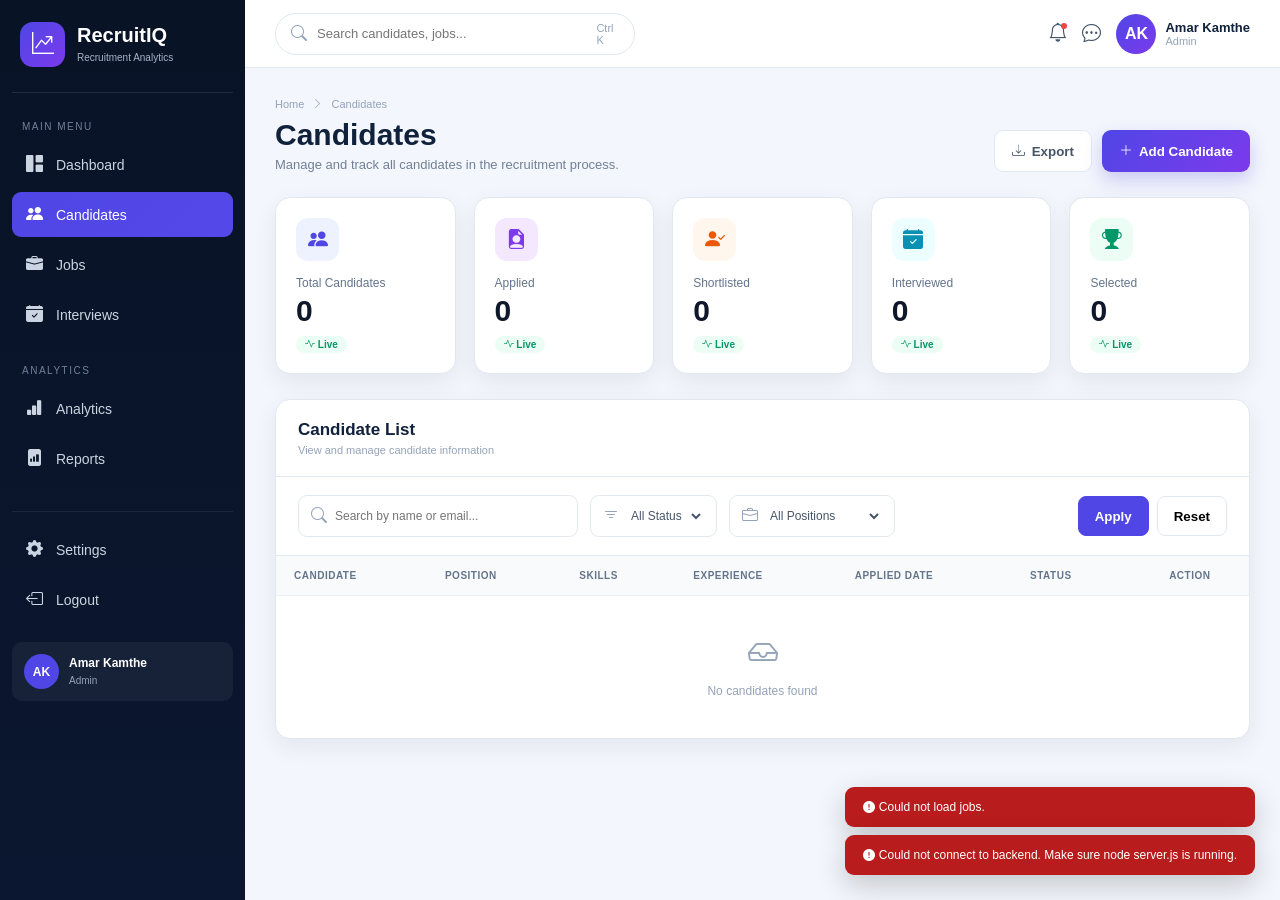
==== candidates.html @ d3099d28 "Initial RecruitIQ project" ====
<!DOCTYPE html>
<html lang="en">
<head>
<meta charset="UTF-8">
<meta name="viewport" content="width=device-width, initial-scale=1.0">

<title>RecruitIQ · Candidates</title>

<link rel="stylesheet"
href="https://cdn.jsdelivr.net/npm/bootstrap-icons@1.11.3/font/bootstrap-icons.min.css">

<style>
*{
    margin:0;
    padding:0;
    box-sizing:border-box;
}

:root{
    --primary:#4f46e5;
    --primary2:#7c3aed;
    --bg:#f3f6fc;
    --card:#ffffff;
    --text:#10213b;
    --muted:#718096;
    --border:#e2e8f0;
    --sidebar:#081326;
    --green:#10b981;
    --orange:#f97316;
    --cyan:#06b6d4;
    --red:#ef4444;
    --shadow:0 8px 25px rgba(15,23,42,.07);
}

body{
    font-family:Inter,Arial,Segoe UI,sans-serif;
    background:var(--bg);
    color:var(--text);
    min-height:100vh;
}

/* ================= SIDEBAR ================= */

.sidebar{
    position:fixed;
    left:0;
    top:0;
    bottom:0;
    width:245px;
    background:linear-gradient(180deg,#081326,#0b1730);
    color:white;
    padding:22px 12px;
    z-index:100;
    overflow-y:auto;
}

.brand{
    display:flex;
    align-items:center;
    gap:12px;
    padding:0 8px 25px;
    border-bottom:1px solid rgba(255,255,255,.1);
}

.brand-icon{
    width:45px;
    height:45px;
    border-radius:13px;
    background:linear-gradient(135deg,#4f46e5,#7c3aed);
    display:grid;
    place-items:center;
    font-size:22px;
}

.brand h2{
    font-size:20px;
}

.brand span{
    font-size:10px;
    color:#a8b3c7;
}

.menu-title{
    font-size:10px;
    text-transform:uppercase;
    letter-spacing:1.5px;
    color:#71809a;
    margin:28px 10px 10px;
}

.menu-item{
    height:45px;
    display:flex;
    align-items:center;
    gap:13px;
    padding:0 14px;
    margin:5px 0;
    border-radius:9px;
    color:#cbd5e1;
    text-decoration:none;
    font-size:14px;
    transition:.2s;
}

.menu-item:hover{
    background:rgba(99,102,241,.18);
    color:white;
}

.menu-item.active{
    background:linear-gradient(135deg,#4f46e5,#5548e8);
    color:white;
}

.menu-item i{
    font-size:17px;
}

.badge{
    margin-left:auto;
    min-width:25px;
    padding:3px 7px;
    border-radius:20px;
    background:#3730a3;
    color:white;
    text-align:center;
    font-size:10px;
}

.sidebar-bottom{
    margin-top:30px;
    padding-top:10px;
    border-top:1px solid rgba(255,255,255,.08);
}

.sidebar-footer-user{
    margin-top:20px;
    padding:12px;
    display:flex;
    align-items:center;
    gap:10px;
    border-radius:10px;
    background:rgba(255,255,255,.05);
}

.avatar-sm{
    width:35px;
    height:35px;
    border-radius:50%;
    display:grid;
    place-items:center;
    background:#4f46e5;
    font-weight:800;
    font-size:12px;
}

.sidebar-footer-user strong{
    display:block;
    font-size:12px;
}

.sidebar-footer-user span{
    font-size:10px;
    color:#94a3b8;
}

/* ================= MAIN ================= */

.main{
    margin-left:245px;
    min-height:100vh;
}

/* ================= TOPBAR ================= */

.topbar{
    height:68px;
    background:white;
    border-bottom:1px solid var(--border);
    display:flex;
    justify-content:space-between;
    align-items:center;
    padding:0 30px;
    position:sticky;
    top:0;
    z-index:50;
}

.topbar-left{
    display:flex;
    align-items:center;
    gap:20px;
}

.sidebar-toggle{
    display:none;
    border:0;
    background:none;
    font-size:24px;
    cursor:pointer;
}

.search-box{
    width:360px;
    height:42px;
    border:1px solid var(--border);
    border-radius:22px;
    display:flex;
    align-items:center;
    padding:0 15px;
    gap:10px;
}

.search-box i{
    color:#94a3b8;
}

.search-box input{
    border:0;
    outline:0;
    width:100%;
    font-size:13px;
}

.search-shortcut{
    font-size:11px;
    color:#94a3b8;
}

.top-actions{
    display:flex;
    align-items:center;
    gap:15px;
}

.icon-btn{
    border:0;
    background:white;
    font-size:19px;
    color:#475569;
    cursor:pointer;
    position:relative;
}

.notification-dot{
    width:6px;
    height:6px;
    background:#ef4444;
    border-radius:50%;
    position:absolute;
    right:0;
    top:0;
}

.profile{
    display:flex;
    align-items:center;
    gap:9px;
}

.avatar{
    width:40px;
    height:40px;
    border-radius:50%;
    background:linear-gradient(135deg,#4f46e5,#7c3aed);
    color:white;
    display:grid;
    place-items:center;
    font-weight:800;
}

.profile-info strong{
    display:block;
    font-size:13px;
}

.profile-info span{
    display:block;
    color:#94a3b8;
    font-size:11px;
}

/* ================= CONTENT ================= */

.content{
    padding:30px;
}

.page-header{
    display:flex;
    justify-content:space-between;
    align-items:flex-end;
    margin-bottom:25px;
}

.breadcrumb{
    font-size:11px;
    color:#94a3b8;
    margin-bottom:8px;
}

.breadcrumb i{
    margin:0 5px;
}

.page-header h1{
    font-size:30px;
    margin-bottom:5px;
}

.subtitle{
    color:#718096;
    font-size:13px;
}

.header-buttons{
    display:flex;
    gap:10px;
}

.primary-btn,
.secondary-btn{
    height:42px;
    padding:0 17px;
    border-radius:9px;
    border:0;
    cursor:pointer;
    font-weight:700;
    display:flex;
    align-items:center;
    gap:7px;
}

.primary-btn{
    background:linear-gradient(135deg,#4f46e5,#7c3aed);
    color:white;
    box-shadow:0 8px 18px rgba(79,70,229,.25);
}

.secondary-btn{
    background:white;
    border:1px solid var(--border);
    color:#475569;
}

/* ================= FIVE CARDS ================= */

.summary-grid{
    display:grid;
    grid-template-columns:repeat(5,minmax(0,1fr));
    gap:18px;
    margin-bottom:25px;
    width:100%;
}

.summary-card{
    background:white;
    border:1px solid var(--border);
    border-radius:15px;
    padding:20px;
    box-shadow:var(--shadow);
    min-width:0;
}

.card-icon{
    width:43px;
    height:43px;
    border-radius:12px;
    display:grid;
    place-items:center;
    font-size:20px;
    margin-bottom:15px;
}

.card-icon.blue{
    background:#eef2ff;
    color:#4f46e5;
}

.card-icon.purple{
    background:#f3e8ff;
    color:#7c3aed;
}

.card-icon.orange{
    background:#fff7ed;
    color:#ea580c;
}

.card-icon.cyan{
    background:#ecfeff;
    color:#0891b2;
}

.card-icon.green{
    background:#ecfdf5;
    color:#059669;
}

.summary-card p{
    font-size:12px;
    color:#64748b;
    margin-bottom:4px;
}

.summary-card h2{
    font-size:30px;
    color:#0f172a;
    margin-bottom:6px;
}

.trend{
    display:inline-block;
    padding:3px 9px;
    border-radius:20px;
    background:#ecfdf5;
    color:#059669;
    font-size:10px;
    font-weight:700;
}

/* ================= PANEL ================= */

.panel{
    background:white;
    border:1px solid var(--border);
    border-radius:15px;
    box-shadow:var(--shadow);
    overflow:hidden;
}

.panel-header{
    padding:20px 22px;
    display:flex;
    justify-content:space-between;
    align-items:center;
    border-bottom:1px solid var(--border);
}

.panel-header h3{
    font-size:17px;
}

.panel-header p{
    font-size:11px;
    color:#94a3b8;
    margin-top:4px;
}

/* ================= FILTERS ================= */

.filters{
    padding:18px 22px;
    display:flex;
    gap:12px;
    align-items:center;
    border-bottom:1px solid var(--border);
}

.filter-group{
    height:42px;
    border:1px solid var(--border);
    border-radius:9px;
    display:flex;
    align-items:center;
    gap:8px;
    padding:0 12px;
    background:white;
}

.filter-group i{
    color:#94a3b8;
}

.filter-input{
    border:0;
    outline:0;
    width:230px;
    font-size:12px;
}

.filter-select{
    border:0;
    outline:0;
    font-size:12px;
    color:#475569;
    background:white;
}

.filter-actions{
    display:flex;
    gap:8px;
    margin-left:auto;
}

.filter-actions button{
    height:40px;
    padding:0 16px;
    border:1px solid var(--border);
    background:white;
    border-radius:8px;
    cursor:pointer;
    font-weight:700;
}

.filter-actions .apply-btn{
    background:#4f46e5;
    color:white;
    border-color:#4f46e5;
}

.active-filters{
    padding:0 22px;
    display:flex;
    gap:7px;
    flex-wrap:wrap;
}

.filter-tag{
    background:#eef2ff;
    color:#4f46e5;
    border-radius:20px;
    padding:5px 10px;
    font-size:10px;
    margin-top:12px;
}

/* ================= TABLE ================= */

.table-wrapper{
    width:100%;
    overflow-x:auto;
}

table{
    width:100%;
    border-collapse:collapse;
    min-width:950px;
}

thead{
    background:#f8fafc;
}

th{
    padding:14px 18px;
    text-align:left;
    font-size:10px;
    text-transform:uppercase;
    letter-spacing:.5px;
    color:#64748b;
}

td{
    padding:15px 18px;
    border-top:1px solid #edf1f7;
    font-size:12px;
}

.candidate{
    display:flex;
    align-items:center;
    gap:10px;
}

.candidate-avatar{
    width:38px;
    height:38px;
    border-radius:50%;
    display:grid;
    place-items:center;
    font-size:11px;
    font-weight:800;
}

.blue-bg{
    background:#e0e7ff;
    color:#4338ca;
}

.purple-bg{
    background:#f3e8ff;
    color:#7e22ce;
}

.green-bg{
    background:#dcfce7;
    color:#15803d;
}

.orange-bg{
    background:#ffedd5;
    color:#c2410c;
}

.pink-bg{
    background:#fce7f3;
    color:#be185d;
}

.cyan-bg{
    background:#cffafe;
    color:#0e7490;
}

.candidate-info strong{
    display:block;
    color:#0f172a;
}

.candidate-info span{
    color:#94a3b8;
    font-size:10px;
}

.skills-tags{
    display:flex;
    gap:4px;
    flex-wrap:wrap;
}

.skill-tag{
    background:#f1f5f9;
    padding:4px 7px;
    border-radius:5px;
    font-size:9px;
    color:#475569;
}

.status-select{
    border:0;
    border-radius:20px;
    padding:6px 10px;
    background:#eef2ff;
    color:#4338ca;
    font-size:10px;
    font-weight:700;
    outline:none;
    cursor:pointer;
}

.action-buttons{
    display:flex;
    gap:6px;
}

.action-btn{
    width:32px;
    height:32px;
    border:0;
    border-radius:7px;
    cursor:pointer;
    background:#f1f5f9;
}

.action-btn.view{
    color:#4f46e5;
}

.action-btn.edit{
    color:#0891b2;
}

.action-btn.delete{
    color:#ef4444;
}

/* ================= MODAL ================= */

.modal-overlay{
    display:none;
    position:fixed;
    inset:0;
    background:rgba(15,23,42,.65);
    z-index:300;
    place-items:center;
    padding:20px;
}

.modal-overlay.active{
    display:grid;
}

.modal{
    width:min(760px,100%);
    max-height:90vh;
    overflow-y:auto;
    background:white;
    border-radius:18px;
}

.modal-header{
    padding:20px 24px;
    border-bottom:1px solid var(--border);
    display:flex;
    justify-content:space-between;
    align-items:center;
}

.modal-header h2{
    font-size:19px;
}

.modal-close{
    width:35px;
    height:35px;
    border:0;
    border-radius:8px;
    background:#f1f5f9;
    font-size:22px;
    cursor:pointer;
}

.modal-body{
    padding:24px;
}

.form-section-title{
    font-weight:800;
    color:#334155;
    margin:10px 0 15px;
    font-size:13px;
}

.form-section-title i{
    color:#4f46e5;
    margin-right:6px;
}

.form-row{
    display:grid;
    grid-template-columns:repeat(2,1fr);
    gap:15px;
}

.form-row.three{
    grid-template-columns:repeat(3,1fr);
}

.form-group{
    margin-bottom:15px;
}

.form-group label{
    display:block;
    font-size:11px;
    font-weight:700;
    color:#475569;
    margin-bottom:6px;
}

.required{
    color:#ef4444;
}

.form-group input,
.form-group select,
.form-group textarea{
    width:100%;
    height:42px;
    border:1px solid var(--border);
    border-radius:8px;
    outline:none;
    padding:0 11px;
    font-size:12px;
}

.form-group textarea{
    height:90px;
    padding-top:10px;
    resize:vertical;
}

.form-group input:focus,
.form-group select:focus,
.form-group textarea:focus{
    border-color:#6366f1;
    box-shadow:0 0 0 3px rgba(99,102,241,.1);
}

.field-hint{
    font-size:9px;
    color:#94a3b8;
    margin-top:4px;
    display:block;
}

.input-error{
    border-color:#ef4444 !important;
}

.modal-footer{
    padding:17px 24px;
    border-top:1px solid var(--border);
    display:flex;
    justify-content:flex-end;
    gap:10px;
}

.cancel-btn,
.save-btn{
    height:42px;
    padding:0 18px;
    border-radius:8px;
    cursor:pointer;
    font-weight:700;
}

.cancel-btn{
    background:white;
    border:1px solid var(--border);
}

.save-btn{
    background:#4f46e5;
    color:white;
    border:0;
}


/* ================= CANDIDATE VIEW MODAL ================= */
.view-modal-overlay{display:none;position:fixed;inset:0;background:rgba(15,23,42,.68);z-index:400;place-items:center;padding:20px}
.view-modal-overlay.active{display:grid}
.view-modal{width:min(820px,100%);max-height:90vh;overflow-y:auto;background:white;border-radius:18px;box-shadow:0 25px 70px rgba(15,23,42,.25)}
.view-modal-header{padding:22px 25px;border-bottom:1px solid var(--border);display:flex;justify-content:space-between;align-items:center;gap:15px}
.view-modal-title-wrap{display:flex;align-items:center;gap:13px}
.view-modal-avatar{width:48px;height:48px;border-radius:50%;display:grid;place-items:center;background:#eef2ff;color:#4338ca;font-weight:800;font-size:14px}
.view-modal-header h2{font-size:20px;margin-bottom:4px}
.view-modal-header p{color:#94a3b8;font-size:11px}
.view-close{width:36px;height:36px;border:0;border-radius:9px;background:#f1f5f9;font-size:22px;cursor:pointer;color:#475569}
.view-modal-body{padding:24px}
.view-status-row{display:flex;justify-content:space-between;align-items:center;gap:15px;padding:16px;border:1px solid var(--border);border-radius:12px;background:#f8fafc;margin-bottom:20px}
.view-status-left strong{display:block;font-size:13px;margin-bottom:4px}
.view-status-left span{color:#64748b;font-size:11px}
.view-status-badge{display:inline-flex;align-items:center;gap:6px;padding:7px 12px;border-radius:20px;font-size:10px;font-weight:800}
.view-status-badge.applied{background:#eef2ff;color:#4338ca}.view-status-badge.shortlisted{background:#fff7ed;color:#c2410c}.view-status-badge.interview{background:#ecfeff;color:#0e7490}.view-status-badge.selected{background:#ecfdf5;color:#047857}.view-status-badge.rejected{background:#fef2f2;color:#b91c1c}.view-status-badge.on-hold{background:#f8fafc;color:#475569}
.criteria-result{border-radius:14px;padding:18px;margin-bottom:22px;border:1px solid}
.criteria-result.eligible{background:#ecfdf5;border-color:#a7f3d0}.criteria-result.not-eligible{background:#fef2f2;border-color:#fecaca}
.criteria-result-head{display:flex;align-items:center;gap:12px;margin-bottom:8px}.criteria-result-head i{font-size:25px}.criteria-result.eligible .criteria-result-head{color:#047857}.criteria-result.not-eligible .criteria-result-head{color:#b91c1c}.criteria-result h3{font-size:16px}.criteria-result p{color:#475569;font-size:11px;line-height:1.6}
.view-section{margin-bottom:22px}.view-section-title{font-size:13px;font-weight:800;color:#334155;margin-bottom:12px;display:flex;align-items:center;gap:7px}.view-section-title i{color:#4f46e5}
.view-grid{display:grid;grid-template-columns:repeat(2,minmax(0,1fr));gap:10px}.view-item{border:1px solid var(--border);border-radius:10px;padding:12px;background:white}.view-item.full{grid-column:1/-1}.view-item label{display:block;color:#94a3b8;font-size:9px;text-transform:uppercase;letter-spacing:.5px;margin-bottom:5px;font-weight:700}.view-item strong,.view-item span{font-size:12px;color:#1e293b;line-height:1.5;word-break:break-word}
.criteria-list{display:grid;gap:8px}.criteria-item{display:flex;align-items:flex-start;gap:9px;padding:11px 12px;border:1px solid var(--border);border-radius:9px;background:#fff}.criteria-item i{margin-top:1px;font-size:14px}.criteria-item.pass i{color:#059669}.criteria-item.fail i{color:#dc2626}.criteria-item span{font-size:11px;color:#475569;line-height:1.45}
.ats-box{display:grid;grid-template-columns:120px 1fr;gap:18px;align-items:center;padding:16px;border:1px solid var(--border);border-radius:12px;background:#f8fafc}.ats-score{width:100px;height:100px;border-radius:50%;display:grid;place-items:center;background:#eef2ff;color:#4338ca;border:8px solid #c7d2fe;font-size:23px;font-weight:900}.ats-info strong{display:block;font-size:14px;margin-bottom:5px}.ats-info span{color:#64748b;font-size:11px}
.view-notes{padding:13px;background:#f8fafc;border:1px solid var(--border);border-radius:10px;color:#475569;font-size:11px;line-height:1.6;white-space:pre-wrap}
.view-modal-footer{padding:16px 24px;border-top:1px solid var(--border);display:flex;justify-content:flex-end;gap:10px}.view-modal-footer button{height:40px;padding:0 16px;border-radius:8px;border:1px solid var(--border);background:white;cursor:pointer;font-weight:700}
@media(max-width:600px){.view-grid{grid-template-columns:1fr}.view-item.full{grid-column:auto}.ats-box{grid-template-columns:1fr;justify-items:center;text-align:center}.view-status-row{align-items:flex-start;flex-direction:column}}

/* ================= TOAST ================= */

.toast-container{
    position:fixed;
    right:25px;
    bottom:25px;
    z-index:500;
}

.toast{
    background:#0f172a;
    color:white;
    padding:13px 18px;
    border-radius:9px;
    margin-top:8px;
    font-size:12px;
    box-shadow:0 10px 30px rgba(0,0,0,.2);
    opacity:0;
    transform:translateY(15px);
    transition:.3s;
}

.toast.show{
    opacity:1;
    transform:translateY(0);
}

.toast.success{
    background:#047857;
}

.toast.error{
    background:#b91c1c;
}

.toast.info{
    background:#1d4ed8;
}

/* ================= RESPONSIVE ================= */

@media(max-width:1200px){

    .summary-grid{
        grid-template-columns:repeat(3,1fr);
    }

    .filters{
        flex-wrap:wrap;
    }
}

@media(max-width:800px){

    .sidebar{
        transform:translateX(-100%);
        transition:.3s;
    }

    .sidebar.open{
        transform:translateX(0);
    }

    .main{
        margin-left:0;
    }

    .sidebar-toggle{
        display:block;
    }

    .search-box{
        width:250px;
    }

    .summary-grid{
        grid-template-columns:repeat(2,1fr);
    }

    .page-header{
        align-items:flex-start;
        flex-direction:column;
        gap:15px;
    }
}

@media(max-width:550px){

    .content{
        padding:18px;
    }

    .topbar{
        padding:0 15px;
    }

    .search-box{
        width:180px;
    }

    .profile-info,
    .profile > i{
        display:none;
    }

    .summary-grid{
        grid-template-columns:1fr;
    }

    .form-row,
    .form-row.three{
        grid-template-columns:1fr;
    }

    .filters{
        flex-direction:column;
        align-items:stretch;
    }

    .filter-group{
        width:100%;
    }

    .filter-input{
        width:100%;
    }

    .filter-actions{
        margin-left:0;
    }
}
</style>
</head>

<body>

<!-- ================= SIDEBAR ================= -->

<aside class="sidebar" id="sidebar">

    <div class="brand">
        <div class="brand-icon">
            <i class="bi bi-graph-up-arrow"></i>
        </div>

        <div>
            <h2>RecruitIQ</h2>
            <span>Recruitment Analytics</span>
        </div>
    </div>

    <div class="menu-title">Main Menu</div>

    <nav>

        <a href="dashboard.html" class="menu-item">
            <i class="bi bi-grid-1x2-fill"></i>
            Dashboard
        </a>

        <a href="candidates.html" class="menu-item active">
            <i class="bi bi-people-fill"></i>
            Candidates
        </a>

        <a href="jobs.html" class="menu-item">
            <i class="bi bi-briefcase-fill"></i>
            Jobs
        </a>

        <a href="interviews.html" class="menu-item">
            <i class="bi bi-calendar-check-fill"></i>
            Interviews
        </a>

    </nav>

    <div class="menu-title">Analytics</div>

    <nav>

        <a href="analytics.html" class="menu-item">
            <i class="bi bi-bar-chart-fill"></i>
            Analytics
        </a>

        <a href="reports.html" class="menu-item">
            <i class="bi bi-file-bar-graph-fill"></i>
            Reports
        </a>

    </nav>

    <div class="sidebar-bottom">

        <a href="settings.html" class="menu-item">
            <i class="bi bi-gear-fill"></i>
            Settings
        </a>

        <a href="index.html" class="menu-item">
            <i class="bi bi-box-arrow-left"></i>
            Logout
        </a>

        <div class="sidebar-footer-user">

            <div class="avatar-sm">AK</div>

            <div>
                <strong id="sideUserName">Amar Kamthe</strong>
                <span id="sideUserRole">Admin</span>
            </div>

        </div>

    </div>

</aside>


<!-- ================= MAIN ================= -->

<main class="main">

    <!-- TOPBAR -->

    <header class="topbar">

        <div class="topbar-left">

            <button class="sidebar-toggle" id="sidebarToggle">
                <i class="bi bi-list"></i>
            </button>

            <div class="search-box">

                <i class="bi bi-search"></i>

                <input
                    type="text"
                    id="topSearch"
                    placeholder="Search candidates, jobs..."
                >

                <span class="search-shortcut">
                    Ctrl K
                </span>

            </div>

        </div>

        <div class="top-actions">

            <button class="icon-btn">
                <i class="bi bi-bell"></i>
                <span class="notification-dot"></span>
            </button>

            <button class="icon-btn">
                <i class="bi bi-chat-dots"></i>
            </button>

            <div class="profile">

                <div class="avatar">AK</div>

                <div class="profile-info">
                    <strong id="topUserName">Amar Kamthe</strong>
                    <span id="topUserRole">Admin</span>
                </div>

            </div>

        </div>

    </header>


    <!-- CONTENT -->

    <section class="content">

        <div class="page-header">

            <div>

                <p class="breadcrumb">
                    Home
                    <i class="bi bi-chevron-right"></i>
                    Candidates
                </p>

                <h1>Candidates</h1>

                <p class="subtitle">
                    Manage and track all candidates in the recruitment process.
                </p>

            </div>

            <div class="header-buttons">

                <button class="secondary-btn"
                        onclick="exportCandidates()">

                    <i class="bi bi-download"></i>
                    Export

                </button>

                <button class="primary-btn"
                        onclick="openCandidateForm()">

                    <i class="bi bi-plus-lg"></i>
                    Add Candidate

                </button>

            </div>

        </div>


        <!-- ================= 5 SUMMARY CARDS ================= -->

        <div class="summary-grid">

            <div class="summary-card">

                <div class="card-icon blue">
                    <i class="bi bi-people-fill"></i>
                </div>

                <p>Total Candidates</p>

                <h2 id="totalCandidates">0</h2>

                <span class="trend">
                    <i class="bi bi-activity"></i>
                    Live
                </span>

            </div>


            <div class="summary-card">

                <div class="card-icon purple">
                    <i class="bi bi-file-earmark-person-fill"></i>
                </div>

                <p>Applied</p>

                <h2 id="appliedCount">0</h2>

                <span class="trend">
                    <i class="bi bi-activity"></i>
                    Live
                </span>

            </div>


            <div class="summary-card">

                <div class="card-icon orange">
                    <i class="bi bi-person-check-fill"></i>
                </div>

                <p>Shortlisted</p>

                <h2 id="shortlistedCount">0</h2>

                <span class="trend">
                    <i class="bi bi-activity"></i>
                    Live
                </span>

            </div>


            <div class="summary-card">

                <div class="card-icon cyan">
                    <i class="bi bi-calendar-check-fill"></i>
                </div>

                <p>Interviewed</p>

                <h2 id="interviewedCount">0</h2>

                <span class="trend">
                    <i class="bi bi-activity"></i>
                    Live
                </span>

            </div>


            <div class="summary-card">

                <div class="card-icon green">
                    <i class="bi bi-trophy-fill"></i>
                </div>

                <p>Selected</p>

                <h2 id="selectedCount">0</h2>

                <span class="trend">
                    <i class="bi bi-activity"></i>
                    Live
                </span>

            </div>

        </div>


        <!-- ================= TABLE PANEL ================= -->

        <div class="panel">

            <div class="panel-header">

                <div>
                    <h3>Candidate List</h3>

                    <p>
                        View and manage candidate information
                    </p>
                </div>

            </div>


            <!-- FILTERS -->

            <div class="filters">

                <div class="filter-group">

                    <i class="bi bi-search"></i>

                    <input
                        type="text"
                        id="candidateSearch"
                        class="filter-input"
                        placeholder="Search by name or email..."
                    >

                </div>


                <div class="filter-group">

                    <i class="bi bi-filter"></i>

                    <select id="statusFilter"
                            class="filter-select">

                        <option value="all">
                            All Status
                        </option>

                        <option value="Applied">
                            Applied
                        </option>

                        <option value="Shortlisted">
                            Shortlisted
                        </option>

                        <option value="Interview">
                            Interview
                        </option>

                        <option value="Selected">
                            Selected
                        </option>

                        <option value="Rejected">
                            Rejected
                        </option>

                        <option value="On Hold">
                            On Hold
                        </option>

                    </select>

                </div>


                <div class="filter-group">

                    <i class="bi bi-briefcase"></i>

                    <select id="positionFilter"
                            class="filter-select">

                        <option value="all">
                            All Positions
                        </option>

                        <option>
                            Data Analyst
                        </option>

                        <option>
                            Python Developer
                        </option>

                        <option>
                            Business Analyst
                        </option>

                        <option>
                            DevOps Engineer
                        </option>

                        <option>
                            Product Designer
                        </option>

                        <option>
                            Senior Frontend
                        </option>

                    </select>

                </div>


                <div class="filter-actions">

                    <button class="apply-btn"
                            onclick="applyFilters()">
                        Apply
                    </button>

                    <button onclick="resetFilters()">
                        Reset
                    </button>

                </div>

            </div>


            <div class="active-filters"
                 id="activeFilters">
            </div>


            <!-- TABLE -->

            <div class="table-wrapper">

                <table>

                    <thead>

                        <tr>

                            <th>Candidate</th>

                            <th>Position</th>

                            <th>Skills</th>

                            <th>Experience</th>

                            <th>Applied Date</th>

                            <th>Status</th>

                            <th style="text-align:center">
                                Action
                            </th>

                        </tr>

                    </thead>

                    <tbody id="candidateTableBody">

                        <tr>

                            <td colspan="7"
                                style="text-align:center;padding:40px">

                                Loading candidates...

                            </td>

                        </tr>

                    </tbody>

                </table>

            </div>

        </div>

    </section>

</main>


<!-- ================= CANDIDATE VIEW MODAL ================= -->
<div class="view-modal-overlay" id="viewCandidateModal">
    <div class="view-modal">
        <div class="view-modal-header">
            <div class="view-modal-title-wrap">
                <div class="view-modal-avatar" id="viewAvatar">--</div>
                <div>
                    <h2 id="viewCandidateName">Candidate Details</h2>
                    <p id="viewCandidatePosition">Candidate</p>
                </div>
            </div>
            <button class="view-close" onclick="closeViewCandidateModal()">&times;</button>
        </div>
        <div class="view-modal-body" id="viewCandidateContent"></div>
        <div class="view-modal-footer">
            <button onclick="closeViewCandidateModal()">Close</button>
        </div>
    </div>
</div>

<!-- ================= TOAST ================= -->

<div class="toast-container"
     id="toastContainer">
</div>


<!-- ================= MODAL ================= -->

<div class="modal-overlay"
     id="candidateModal">

    <div class="modal">

        <div class="modal-header">

            <h2 id="modalTitle">
                Add New Candidate
            </h2>

            <button class="modal-close"
                    onclick="closeCandidateForm()">

                &times;

            </button>

        </div>


        <div class="modal-body">

            <div class="form-section-title">
                <i class="bi bi-person-vcard"></i>
                Personal Information
            </div>


            <div class="form-row">

                <div class="form-group">

                    <label>
                        First Name
                        <span class="required">*</span>
                    </label>

                    <input
                        id="firstName"
                        type="text"
                        placeholder="Enter first name"
                    >

                </div>


                <div class="form-group">

                    <label>
                        Last Name
                        <span class="required">*</span>
                    </label>

                    <input
                        id="lastName"
                        type="text"
                        placeholder="Enter last name"
                    >

                </div>

            </div>


            <div class="form-row">

                <div class="form-group">

                    <label>
                        Email
                        <span class="required">*</span>
                    </label>

                    <input
                        id="email"
                        type="email"
                        placeholder="candidate@email.com"
                    >

                </div>


                <div class="form-group">

                    <label>
                        Phone
                    </label>

                    <input
                        id="phone"
                        type="tel"
                        maxlength="10"
                        placeholder="10-digit mobile number"
                    >

                </div>

            </div>


            <div class="form-section-title">
                <i class="bi bi-briefcase"></i>
                Professional Information
            </div>


            <div class="form-row three">

                <div class="form-group">

                    <label>
                        Applied Job
                        <span class="required">*</span>
                    </label>

                    <select id="job_id"
                            onchange="setJobDetails()">

                        <option value="">
                            Loading jobs...
                        </option>

                    </select>

                </div>


                <div class="form-group">

                    <label>
                        Position
                    </label>

                    <input
                        id="position"
                        readonly
                        placeholder="Auto selected"
                    >

                </div>


                <div class="form-group">

                    <label>
                        Status
                    </label>

                    <select id="status">

                        <option>Applied</option>
                        <option>Shortlisted</option>
                        <option>Interview</option>
                        <option>Selected</option>
                        <option>Rejected</option>
                        <option>On Hold</option>

                    </select>

                </div>

            </div>


            <div class="form-row">

                <div class="form-group">

                    <label>
                        Skills
                        <span class="required">*</span>
                    </label>

                    <input
                        id="skills"
                        placeholder="Python, SQL, Power BI"
                    >

                </div>


                <div class="form-group">

                    <label>
                        Experience (years)
                    </label>

                    <input
                        id="experience"
                        type="number"
                        min="0"
                        step="0.1"
                        placeholder="0"
                    >

                </div>

            </div>


            <div class="form-section-title">

                <i class="bi bi-mortarboard"></i>
                Education & Notes

            </div>


            <div class="form-group">

                <label>
                    Education
                </label>

                <input
                    id="education"
                    placeholder="BE Information Technology"
                >

            </div>


            <div class="form-group">

                <label>
                    Recruiter Notes
                </label>

                <textarea
                    id="notes"
                    placeholder="Add notes..."
                ></textarea>

            </div>

        </div>


        <div class="modal-footer">

            <button class="cancel-btn"
                    onclick="closeCandidateForm()">

                Cancel

            </button>

            <button class="save-btn"
                    id="saveButton"
                    onclick="saveCandidate()">

                Save Candidate

            </button>

        </div>

    </div>

</div>


<script>

/* ============================================================
   API
============================================================ */

const API_URL =
    "http://localhost:5000/api/candidates";

const JOBS_API_URL =
    "http://localhost:5000/api/jobs";


/* ============================================================
   DATA
============================================================ */

let candidatesData = [];
let jobsData = [];

let editingId = null;

let currentFilter = {
    search:"",
    status:"all",
    position:"all"
};


/* ============================================================
   AUTH TOKEN
============================================================ */

function getToken(){

    return (
        localStorage.getItem("recruitiq_token") ||
        sessionStorage.getItem("recruitiq_token") ||
        ""
    );

}


function authHeaders(){

    const token = getToken();

    const headers = {
        "Accept":"application/json"
    };

    if(token){
        headers["Authorization"] =
            "Bearer " + token;
    }

    return headers;
}


/* ============================================================
   USER
============================================================ */

function loadUser(){

    let raw =
        localStorage.getItem("recruitiq_user") ||
        sessionStorage.getItem("recruitiq_user");

    if(!raw) return;

    try{

        const user = JSON.parse(raw);

        const name =
            user.name || "Amar Kamthe";

        const role =
            user.role || "Admin";

        document.getElementById("topUserName")
            .textContent = name;

        document.getElementById("topUserRole")
            .textContent = role;

        document.getElementById("sideUserName")
            .textContent = name;

        document.getElementById("sideUserRole")
            .textContent = role;

        const parts =
            name.trim().split(/\s+/);

        let initials =
            parts[0]?.[0] || "A";

        if(parts.length > 1){
            initials +=
                parts[parts.length-1][0];
        }

        document.querySelector(".avatar")
            .textContent =
            initials.toUpperCase();

        document.querySelector(".avatar-sm")
            .textContent =
            initials.toUpperCase();

    }catch(error){

        console.log("User session not available");

    }

}


/* ============================================================
   TOAST
============================================================ */

function showToast(message,type="success"){

    const container =
        document.getElementById("toastContainer");

    const toast =
        document.createElement("div");

    toast.className =
        "toast " + type;

    toast.innerHTML =
        `<i class="bi ${
            type==="success"
            ? "bi-check-circle-fill"
            : type==="error"
            ? "bi-exclamation-circle-fill"
            : "bi-info-circle-fill"
        }"></i> ${escapeHTML(message)}`;

    container.appendChild(toast);

    setTimeout(()=>{
        toast.classList.add("show");
    },20);

    setTimeout(()=>{

        toast.classList.remove("show");

        setTimeout(()=>{
            toast.remove();
        },300);

    },3000);

}


/* ============================================================
   LOAD JOBS
============================================================ */

async function loadJobs(){

    const select =
        document.getElementById("job_id");

    try{

        const response =
            await fetch(JOBS_API_URL,{
                method:"GET",
                headers:authHeaders(),
                cache:"no-store"
            });

        const data =
            await response.json();

        if(!response.ok || !data.success){

            throw new Error(
                data.message ||
                "Could not load jobs"
            );

        }

        jobsData =
            Array.isArray(data.jobs)
            ? data.jobs
            : [];

        select.innerHTML =
            `<option value="">
                Select Job
            </option>`;

        jobsData.forEach(job=>{

            const option =
                document.createElement("option");

            option.value = job.id;

            option.textContent =
                `${job.title || "Untitled Job"}${
                    job.location
                    ? " - " + job.location
                    : ""
                }`;

            option.dataset.title =
                job.title || "";

            select.appendChild(option);

        });

        if(jobsData.length===0){

            select.innerHTML =
                `<option value="">
                    No jobs available
                </option>`;

        }

    }catch(error){

        console.error(error);

        select.innerHTML =
            `<option value="">
                Unable to load jobs
            </option>`;

        showToast(
            "Could not load jobs.",
            "error"
        );

    }

}


function setJobDetails(){

    const select =
        document.getElementById("job_id");

    const position =
        document.getElementById("position");

    const option =
        select.options[select.selectedIndex];

    if(!option || !option.value){

        position.value = "";

        return;
    }

    position.value =
        option.dataset.title || "";

}


/* ============================================================
   LOAD CANDIDATES
============================================================ */

async function loadCandidates(){

    const tbody =
        document.getElementById(
            "candidateTableBody"
        );

    tbody.innerHTML = `
        <tr>
            <td colspan="7"
                style="text-align:center;padding:40px">

                <i class="bi bi-hourglass-split"></i>
                Loading candidates...

            </td>
        </tr>
    `;

    try{

        const response =
            await fetch(API_URL,{
                method:"GET",
                headers:authHeaders(),
                cache:"no-store"
            });

        const data =
            await response.json();

        if(!response.ok || !data.success){

            throw new Error(
                data.message ||
                "Could not load candidates"
            );

        }

        candidatesData =
            Array.isArray(data.candidates)
            ? data.candidates
            : [];

        renderCandidates();

        updateSummaryCards();

    }catch(error){

        console.error(error);

        candidatesData = [];

        renderCandidates();

        showToast(
            "Could not connect to backend. Make sure node server.js is running.",
            "error"
        );

    }

}


/* ============================================================
   RENDER
============================================================ */

function renderCandidates(){

    const tbody =
        document.getElementById(
            "candidateTableBody"
        );

    const filtered =
        filterCandidates(candidatesData);

    if(filtered.length===0){

        tbody.innerHTML = `
            <tr>
                <td colspan="7"
                    style="text-align:center;padding:40px;color:#94a3b8">

                    <i class="bi bi-inbox"
                       style="font-size:30px"></i>

                    <br><br>
                    No candidates found

                </td>
            </tr>
        `;

        updateActiveFilters();

        return;
    }


    tbody.innerHTML =
        filtered.map((candidate,index)=>{

            const name =
                candidate.name ||
                "Unknown Candidate";

            const initials =
                getInitials(name);

            const colors = [
                "blue-bg",
                "purple-bg",
                "green-bg",
                "orange-bg",
                "pink-bg",
                "cyan-bg"
            ];

            const color =
                colors[index % colors.length];

            const skills =
                String(candidate.skills || "")
                .split(",")
                .map(s=>s.trim())
                .filter(Boolean);


            return `

                <tr>

                    <td>

                        <div class="candidate">

                            <div class="candidate-avatar ${color}">
                                ${escapeHTML(initials)}
                            </div>

                            <div class="candidate-info">

                                <strong>
                                    ${escapeHTML(name)}
                                </strong>

                                <span>
                                    ${escapeHTML(
                                        candidate.email || ""
                                    )}
                                </span>

                            </div>

                        </div>

                    </td>


                    <td>
                        ${escapeHTML(
                            candidate.position ||
                            candidate.job_title ||
                            "Not specified"
                        )}
                    </td>


                    <td>

                        <div class="skills-tags">

                            ${
                                skills.length

                                ? skills.map(skill=>
                                    `<span class="skill-tag">
                                        ${escapeHTML(skill)}
                                    </span>`
                                ).join("")

                                : `<span class="skill-tag">
                                    Not specified
                                  </span>`
                            }

                        </div>

                    </td>


                    <td>
                        ${escapeHTML(
                            candidate.experience ||
                            "Fresher"
                        )}
                    </td>


                    <td>
                        ${formatDate(
                            candidate.applied_date
                        )}
                    </td>


                    <td>

                        <select
                            class="status-select"
                            onchange="
                                updateCandidateStatus(
                                    ${Number(candidate.id)},
                                    this.value,
                                    this
                                )
                            "
                        >

                            ${[
                                "Applied",
                                "Shortlisted",
                                "Interview",
                                "Selected",
                                "Rejected",
                                "On Hold"
                            ].map(status=>`

                                <option
                                    value="${status}"
                                    ${
                                        String(
                                            candidate.status ||
                                            "Applied"
                                        ).toLowerCase()
                                        ===
                                        status.toLowerCase()
                                        ? "selected"
                                        : ""
                                    }
                                >
                                    ${status}
                                </option>

                            `).join("")}

                        </select>

                    </td>


                    <td>

                        <div class="action-buttons">

                            <button
                                class="action-btn view"
                                title="View"
                                onclick="
                                    viewCandidate(
                                        ${Number(candidate.id)}
                                    )
                                "
                            >
                                <i class="bi bi-eye"></i>
                            </button>


                            <button
                                class="action-btn edit"
                                title="Edit"
                                onclick="
                                    editCandidate(
                                        ${Number(candidate.id)}
                                    )
                                "
                            >
                                <i class="bi bi-pencil"></i>
                            </button>


                            <button
                                class="action-btn delete"
                                title="Delete"
                                onclick="
                                    deleteCandidate(
                                        ${Number(candidate.id)}
                                    )
                                "
                            >
                                <i class="bi bi-trash"></i>
                            </button>

                        </div>

                    </td>

                </tr>

            `;

        }).join("");


    updateActiveFilters();

}


/* ============================================================
   FILTER
============================================================ */

function filterCandidates(data){

    const search =
        currentFilter.search
        .toLowerCase()
        .trim();

    const status =
        currentFilter.status.toLowerCase();

    const position =
        currentFilter.position.toLowerCase();


    return data.filter(candidate=>{

        const name =
            String(candidate.name || "")
            .toLowerCase();

        const email =
            String(candidate.email || "")
            .toLowerCase();

        const candidatePosition =
            String(
                candidate.position ||
                candidate.job_title ||
                ""
            ).toLowerCase();

        const candidateStatus =
            String(candidate.status || "")
            .toLowerCase();


        const searchMatch =
            !search ||
            name.includes(search) ||
            email.includes(search) ||
            candidatePosition.includes(search);


        const statusMatch =
            status === "all" ||
            candidateStatus === status;


        const positionMatch =
            position === "all" ||
            candidatePosition === position;


        return (
            searchMatch &&
            statusMatch &&
            positionMatch
        );

    });

}


function applyFilters(){

    currentFilter.search =
        document.getElementById(
            "candidateSearch"
        ).value;

    currentFilter.status =
        document.getElementById(
            "statusFilter"
        ).value;

    currentFilter.position =
        document.getElementById(
            "positionFilter"
        ).value;

    renderCandidates();

}


function resetFilters(){

    document.getElementById(
        "candidateSearch"
    ).value = "";

    document.getElementById(
        "topSearch"
    ).value = "";

    document.getElementById(
        "statusFilter"
    ).value = "all";

    document.getElementById(
        "positionFilter"
    ).value = "all";


    currentFilter = {
        search:"",
        status:"all",
        position:"all"
    };


    renderCandidates();

}


function updateActiveFilters(){

    const container =
        document.getElementById(
            "activeFilters"
        );

    const filters = [];

    if(currentFilter.search){

        filters.push(
            `Search: "${currentFilter.search}"`
        );

    }

    if(currentFilter.status !== "all"){

        filters.push(
            `Status: ${currentFilter.status}`
        );

    }

    if(currentFilter.position !== "all"){

        filters.push(
            `Position: ${currentFilter.position}`
        );

    }


    container.innerHTML =
        filters.map(filter=>
            `<span class="filter-tag">
                ${escapeHTML(filter)}
            </span>`
        ).join("");

}


/* ============================================================
   ADD CANDIDATE
============================================================ */

function openCandidateForm(){

    editingId = null;

    document.getElementById(
        "modalTitle"
    ).textContent =
        "Add New Candidate";


    document.getElementById("firstName").value="";
    document.getElementById("lastName").value="";
    document.getElementById("email").value="";
    document.getElementById("phone").value="";
    document.getElementById("job_id").value="";
    document.getElementById("position").value="";
    document.getElementById("status").value="Applied";
    document.getElementById("skills").value="";
    document.getElementById("experience").value="";
    document.getElementById("education").value="";
    document.getElementById("notes").value="";


    document.getElementById(
        "candidateModal"
    ).classList.add("active");

}


function closeCandidateForm(){

    document.getElementById(
        "candidateModal"
    ).classList.remove("active");

    editingId = null;

}


/* ============================================================
   EDIT
============================================================ */

function editCandidate(id){

    const candidate =
        candidatesData.find(
            c => Number(c.id) === Number(id)
        );

    if(!candidate) return;

    editingId = Number(candidate.id);

    const parts =
        String(candidate.name || "")
        .trim()
        .split(/\s+/)
        .filter(Boolean);

    const firstName = parts.shift() || "";
    const lastName = parts.join(" ");

    document.getElementById("modalTitle").textContent =
        "Edit Candidate";

    document.getElementById("firstName").value = firstName;
    document.getElementById("lastName").value = lastName;
    document.getElementById("email").value = candidate.email || "";
    document.getElementById("phone").value = candidate.phone || "";

    const jobSelect = document.getElementById("job_id");
    const jobId = candidate.job_id ?? candidate.jobId ?? "";

    jobSelect.value = jobId !== null ? String(jobId) : "";

    if(jobSelect.value && jobSelect.options[jobSelect.selectedIndex]){
        setJobDetails();
    }else{
        document.getElementById("position").value =
            candidate.position || candidate.job_title || "";
    }

    document.getElementById("status").value =
        candidate.status || "Applied";

    document.getElementById("skills").value =
        candidate.skills || "";

    document.getElementById("experience").value =
        extractExperience(candidate.experience);

    document.getElementById("education").value =
        candidate.education || "";

    document.getElementById("notes").value =
        candidate.notes || "";

    document.getElementById("candidateModal")
        .classList.add("active");
}


/* ============================================================
   SAVE
============================================================ */

async function saveCandidate(){

    const firstName = document.getElementById("firstName").value.trim();
    const lastName = document.getElementById("lastName").value.trim();
    const email = document.getElementById("email").value.trim();
    const phone = document.getElementById("phone").value.trim();
    const jobId = document.getElementById("job_id").value;
    const position = document.getElementById("position").value.trim();
    const status = document.getElementById("status").value;
    const skills = document.getElementById("skills").value.trim();
    const experience = document.getElementById("experience").value.trim();
    const education = document.getElementById("education").value.trim();
    const notes = document.getElementById("notes").value.trim();

    if(!firstName || !lastName || !email || !skills || !jobId){
        showToast("Please fill all required fields.", "error");
        return;
    }

    if(!/^[^\s@]+@[^\s@]+\.[^\s@]+$/.test(email)){
        showToast("Please enter a valid email.", "error");
        return;
    }

    if(phone && !/^\d{10}$/.test(phone)){
        showToast("Phone number must contain 10 digits.", "error");
        return;
    }

    const oldCandidate = editingId !== null
        ? candidatesData.find(c => Number(c.id) === Number(editingId))
        : null;

    const numericJobId = Number(jobId);

    if(!Number.isInteger(numericJobId) || numericJobId <= 0){
        showToast("Please select a valid job.", "error");
        return;
    }

    const appliedDate = oldCandidate?.applied_date
        ? String(oldCandidate.applied_date).substring(0,10)
        : new Date().toISOString().split("T")[0];

    const candidate = {
        name: `${firstName} ${lastName}`.trim(),
        email,
        phone,
        job_id: numericJobId,
        position: position || oldCandidate?.position || "",
        experience: experience ? `${experience} Years` : "Fresher",
        education,
        skills,
        status: status || "Applied",
        applied_date: appliedDate,
        notes,
        resume_text: oldCandidate?.resume_text || "",
        gender: oldCandidate?.gender || "",
        department: oldCandidate?.department || "",
        qualification: oldCandidate?.qualification || "",
        aptitude_score: Number(oldCandidate?.aptitude_score || 0),
        interview_score: Number(oldCandidate?.interview_score || 0)
    };

    const saveButton = document.getElementById("saveButton");
    const originalText = saveButton.innerHTML;
    const isEdit = editingId !== null;
    const requestUrl = isEdit
        ? `${API_URL}/${Number(editingId)}`
        : API_URL;

    try{
        saveButton.disabled = true;
        saveButton.innerHTML = `<i class="bi bi-hourglass-split"></i> Saving...`;

        const headers = authHeaders();
        headers["Content-Type"] = "application/json";

        const response = await fetch(requestUrl, {
            method: isEdit ? "PUT" : "POST",
            headers,
            body: JSON.stringify(candidate)
        });

        const responseText = await response.text();
        let data = {};

        try{
            data = responseText ? JSON.parse(responseText) : {};
        }catch(jsonError){
            throw new Error(`Server returned an invalid response (${response.status}).`);
        }

        if(!response.ok || !data.success){
            throw new Error(
                data.message ||
                data.error ||
                `Candidate could not be ${isEdit ? "updated" : "saved"} (${response.status})`
            );
        }

        closeCandidateForm();

        showToast(
            isEdit
                ? "Candidate updated successfully!"
                : "Candidate added successfully!",
            "success"
        );

        await loadCandidates();

    }catch(error){
        console.error("Candidate save error:", error);
        showToast(
            error.message || "Candidate could not be saved",
            "error"
        );
    }finally{
        saveButton.disabled = false;
        saveButton.innerHTML = originalText;
    }
}


/* ============================================================
   UPDATE STATUS
============================================================ */

async function updateCandidateStatus(id, newStatus, selectElement) {
    const candidate = candidatesData.find(c => Number(c.id) === Number(id));
    if (!candidate) {
        showToast("Candidate not found.", "error");
        return;
    }

    const oldStatus = candidate.status || "Applied";
    if (String(oldStatus).toLowerCase() === String(newStatus).toLowerCase()) return;

    selectElement.disabled = true;

    try {
        const payload = {
            name: candidate.name || "",
            email: candidate.email || "",
            phone: candidate.phone || "",
            position: candidate.position || "",
            experience: candidate.experience || "Fresher",
            education: candidate.education || "",
            skills: candidate.skills || "",
            status: newStatus,
            applied_date: candidate.applied_date ? String(candidate.applied_date).substring(0,10) : null,
            notes: candidate.notes || "",
            resume_text: candidate.resume_text || "",
            gender: candidate.gender || "",
            department: candidate.department || "",
            qualification: candidate.qualification || "",
            aptitude_score: Number(candidate.aptitude_score || 0),
            interview_score: Number(candidate.interview_score || 0),
            job_id: candidate.job_id !== null && candidate.job_id !== undefined && candidate.job_id !== ""
                ? Number(candidate.job_id) : null
        };

        const headers = authHeaders();
        headers["Content-Type"] = "application/json";

        const response = await fetch(`${API_URL}/${Number(id)}`, {
            method: "PUT",
            headers,
            body: JSON.stringify(payload)
        });

        const responseText = await response.text();
        let data = {};
        try {
            data = responseText ? JSON.parse(responseText) : {};
        } catch (e) {
            throw new Error(`Server returned an invalid response (${response.status}).`);
        }

        if (!response.ok || !data.success) {
            throw new Error(data.message || data.error || `Status update failed (${response.status})`);
        }

        candidate.status = newStatus;
        updateSummaryCards();
        renderCandidates();
        showToast(`${candidate.name} → ${newStatus}`, "success");

        await loadCandidates();

    } catch (error) {
        console.error("Status update error:", error);
        selectElement.value = oldStatus;
        showToast(error.message || "Status could not be updated", "error");
    } finally {
        selectElement.disabled = false;
    }
}

/* ============================================================
   DELETE
============================================================ */

async function deleteCandidate(id){

    const candidate =
        candidatesData.find(
            c=>Number(c.id)===Number(id)
        );

    if(!candidate) return;


    if(
        !confirm(
            `Are you sure you want to delete ${candidate.name}?`
        )
    ){

        return;

    }


    try{

        const response =
            await fetch(
                `${API_URL}/${id}`,
                {
                    method:"DELETE",
                    headers:authHeaders()
                }
            );


        const data =
            await response.json();


        if(
            !response.ok ||
            !data.success
        ){

            throw new Error(
                data.message ||
                "Candidate could not be deleted"
            );

        }


        showToast(
            "Candidate deleted successfully!",
            "success"
        );


        await loadCandidates();


    }catch(error){

        console.error(error);

        showToast(
            error.message ||
            "Delete failed",
            "error"
        );

    }

}


/* ============================================================
   VIEW
============================================================ */

function viewCandidate(id){

    const candidate = candidatesData.find(c => Number(c.id) === Number(id));

    if(!candidate){
        showToast("Candidate not found.", "error");
        return;
    }

    const position = candidate.position || candidate.job_title || candidate.applied_job || "Not specified";
    const job = jobsData.find(j => Number(j.id) === Number(candidate.job_id)) || {};
    const requiredSkills = getRequiredSkills(position, job);
    const candidateSkills = getCandidateSkills(candidate.skills);

    const matchedSkills = requiredSkills.filter(required =>
        candidateSkills.some(skill => skill === required || skill.includes(required) || required.includes(skill))
    );

    const missingSkills = requiredSkills.filter(required =>
        !candidateSkills.some(skill => skill === required || skill.includes(required) || required.includes(skill))
    );

    const candidateExperience = parseExperience(candidate.experience);
    const minimumExperience = getMinimumExperience(job.experience);
    const experiencePass = candidateExperience >= minimumExperience;
    const educationValue = String(candidate.education || candidate.qualification || "").trim();
    const educationPass = educationValue.length > 0;
    const skillPass = requiredSkills.length === 0 || (matchedSkills.length / requiredSkills.length) >= 0.5;
    const overallEligible = skillPass && experiencePass && educationPass;
    const status = candidate.status || "Applied";
    const statusClass = String(status).toLowerCase().replace(/\s+/g,"-");
    const initials = getInitials(candidate.name || "NA");
    const atsScore = Number.isFinite(Number(candidate.ats_score)) ? Number(candidate.ats_score) : 0;

    document.getElementById("viewAvatar").textContent = initials;
    document.getElementById("viewCandidateName").textContent = candidate.name || "Unknown Candidate";
    document.getElementById("viewCandidatePosition").textContent = `${position} • Applied ${formatDate(candidate.applied_date)}`;

    const matchedText = requiredSkills.length ? `${matchedSkills.length}/${requiredSkills.length} required skills matched` : "No job skill criteria available";
    const skillCriteriaText = requiredSkills.length ? `At least 50% of required skills must match. ${matchedText}.` : "No explicit skill list was returned for this job.";

    const skillList = requiredSkills.length ? requiredSkills.map(skill => {
        const matched = matchedSkills.includes(skill);
        return `<div class="criteria-item ${matched ? "pass" : "fail"}">
            <i class="bi ${matched ? "bi-check-circle-fill" : "bi-x-circle-fill"}"></i>
            <span><strong>${escapeHTML(skill)}</strong> — ${matched ? "Matched" : "Missing"}</span>
        </div>`;
    }).join("") : `<div class="criteria-item pass"><i class="bi bi-info-circle-fill"></i><span>No explicit required skills were returned by the jobs API.</span></div>`;

    document.getElementById("viewCandidateContent").innerHTML = `
        <div class="view-status-row">
            <div class="view-status-left">
                <strong>Application Status</strong>
                <span>Candidate ID #${escapeHTML(candidate.id)} • ${escapeHTML(candidate.email || "No email")}</span>
            </div>
            <span class="view-status-badge ${escapeHTML(statusClass)}"><i class="bi bi-circle-fill"></i>${escapeHTML(status)}</span>
        </div>

        <div class="criteria-result ${overallEligible ? "eligible" : "not-eligible"}">
            <div class="criteria-result-head">
                <i class="bi ${overallEligible ? "bi-check-circle-fill" : "bi-x-circle-fill"}"></i>
                <div><h3>${overallEligible ? "ELIGIBLE" : "NOT ELIGIBLE"}</h3></div>
            </div>
            <p>${overallEligible ? "This candidate currently satisfies the criteria configured for the selected job." : "This candidate currently does not satisfy all configured criteria. Review the failed checks below."}</p>
        </div>

        <div class="view-section">
            <div class="view-section-title"><i class="bi bi-person-vcard-fill"></i>Candidate Information</div>
            <div class="view-grid">
                <div class="view-item"><label>Full Name</label><strong>${escapeHTML(candidate.name || "N/A")}</strong></div>
                <div class="view-item"><label>Email</label><span>${escapeHTML(candidate.email || "N/A")}</span></div>
                <div class="view-item"><label>Phone</label><span>${escapeHTML(candidate.phone || "N/A")}</span></div>
                <div class="view-item"><label>Applied Date</label><span>${formatDate(candidate.applied_date)}</span></div>
            </div>
        </div>

        <div class="view-section">
            <div class="view-section-title"><i class="bi bi-briefcase-fill"></i>Job & Professional Information</div>
            <div class="view-grid">
                <div class="view-item"><label>Applied Job</label><strong>${escapeHTML(position)}</strong></div>
                <div class="view-item"><label>Department</label><span>${escapeHTML(candidate.job_department || candidate.department || job.department || "N/A")}</span></div>
                <div class="view-item"><label>Experience</label><span>${escapeHTML(candidate.experience || "Fresher")}</span></div>
                <div class="view-item"><label>Education</label><span>${escapeHTML(educationValue || "Not provided")}</span></div>
                <div class="view-item full"><label>Candidate Skills</label><span>${escapeHTML(candidate.skills || "Not provided")}</span></div>
            </div>
        </div>

        <div class="view-section">
            <div class="view-section-title"><i class="bi bi-shield-check"></i>Recruitment Criteria Check</div>
            <div class="criteria-list">
                <div class="criteria-item ${skillPass ? "pass" : "fail"}"><i class="bi ${skillPass ? "bi-check-circle-fill" : "bi-x-circle-fill"}"></i><span><strong>Skills:</strong> ${escapeHTML(skillCriteriaText)}</span></div>
                <div class="criteria-item ${experiencePass ? "pass" : "fail"}"><i class="bi ${experiencePass ? "bi-check-circle-fill" : "bi-x-circle-fill"}"></i><span><strong>Experience:</strong> Candidate has ${escapeHTML(candidateExperience)} year(s); minimum required is ${escapeHTML(minimumExperience)} year(s).</span></div>
                <div class="criteria-item ${educationPass ? "pass" : "fail"}"><i class="bi ${educationPass ? "bi-check-circle-fill" : "bi-x-circle-fill"}"></i><span><strong>Education:</strong> ${educationPass ? "Education / qualification is available." : "Education / qualification is missing."}</span></div>
            </div>
        </div>

        <div class="view-section">
            <div class="view-section-title"><i class="bi bi-list-check"></i>Required Skills Match</div>
            <div class="criteria-list">${skillList}</div>
        </div>

        <div class="view-section">
            <div class="view-section-title"><i class="bi bi-graph-up-arrow"></i>ATS Score</div>
            <div class="ats-box">
                <div class="ats-score">${escapeHTML(atsScore)}</div>
                <div class="ats-info">
                    <strong>${escapeHTML(candidate.ats_label || getATSLabel(atsScore))}</strong>
                    <span>ATS score is the value calculated by the recruitment backend. Higher scores indicate a stronger profile match.</span>
                </div>
            </div>
        </div>

        ${missingSkills.length ? `<div class="view-section"><div class="view-section-title"><i class="bi bi-exclamation-triangle"></i>Missing Skills</div><div class="view-notes">${escapeHTML(missingSkills.join(", "))}</div></div>` : ""}

        <div class="view-section">
            <div class="view-section-title"><i class="bi bi-sticky-fill"></i>Recruiter Notes</div>
            <div class="view-notes">${escapeHTML(candidate.notes || "No recruiter notes added.")}</div>
        </div>
    `;

    document.getElementById("viewCandidateModal").classList.add("active");
}

function closeViewCandidateModal(){
    document.getElementById("viewCandidateModal").classList.remove("active");
}

function getCandidateSkills(value){
    return String(value || "").split(",").map(skill => normalizeCriteriaText(skill)).filter(Boolean);
}

function getRequiredSkills(position, job){
    let skills = [];
    if(Array.isArray(job.skills)) skills = job.skills;
    else if(typeof job.skills === "string") skills = job.skills.split(",");

    if(!skills.length){
        const defaults = {
            "Data Analyst":["sql","python","power bi","excel"],
            "Python Developer":["python","django","postgresql","aws"],
            "Business Analyst":["excel","tableau","sql","communication"],
            "DevOps Engineer":["aws","docker","kubernetes","linux","git"],
            "Product Designer":["figma","ui","ux","prototyping"],
            "Senior Frontend":["javascript","react","html","css","typescript"]
        };
        skills = defaults[position] || [];
    }
    return skills.map(skill => normalizeCriteriaText(skill)).filter(Boolean);
}

function normalizeCriteriaText(value){
    return String(value || "").toLowerCase().replace(/[^a-z0-9+#./ -]/g," ").replace(/\s+/g," ").trim();
}

function parseExperience(value){
    const text = String(value || "").toLowerCase();
    if(text.includes("fresher")) return 0;
    const match = text.match(/\d+(?:\.\d+)?/);
    return match ? parseFloat(match[0]) : 0;
}

function getMinimumExperience(value){
    const match = String(value || "").match(/\d+(?:\.\d+)?/);
    return match ? parseFloat(match[0]) : 1;
}

function getATSLabel(score){
    if(score >= 80) return "Strong Match";
    if(score >= 60) return "Good Match";
    if(score >= 40) return "Moderate Match";
    return "Low Match";
}


/* ============================================================
   SUMMARY CARDS
============================================================ */

function updateSummaryCards(){

    const total =
        candidatesData.length;


    const applied =
        candidatesData.filter(
            c =>
                String(c.status || "")
                .toLowerCase()
                === "applied"
        ).length;


    const shortlisted =
        candidatesData.filter(
            c =>
                String(c.status || "")
                .toLowerCase()
                === "shortlisted"
        ).length;


    const interviewed =
        candidatesData.filter(
            c =>
                String(c.status || "")
                .toLowerCase()
                === "interview"
                ||
                String(c.status || "")
                .toLowerCase()
                === "interviewed"
        ).length;


    const selected =
        candidatesData.filter(
            c =>
                String(c.status || "")
                .toLowerCase()
                === "selected"
        ).length;


    document.getElementById(
        "totalCandidates"
    ).textContent =
        total;


    document.getElementById(
        "appliedCount"
    ).textContent =
        applied;


    document.getElementById(
        "shortlistedCount"
    ).textContent =
        shortlisted;


    document.getElementById(
        "interviewedCount"
    ).textContent =
        interviewed;


    document.getElementById(
        "selectedCount"
    ).textContent =
        selected;

}


/* ============================================================
   EXPORT CSV
============================================================ */

function csvEscape(value){

    return `"${String(
        value ?? ""
    ).replace(/"/g,'""')}"`;

}


function exportCandidates(){

    if(candidatesData.length===0){

        showToast(
            "No candidates to export.",
            "error"
        );

        return;

    }


    let csv =
        "ID,Name,Email,Phone,Position,Experience,Education,Skills,Status,Applied Date,Notes\n";


    candidatesData.forEach(c=>{

        csv += [

            c.id,
            c.name,
            c.email,
            c.phone,
            c.position,
            c.experience,
            c.education,
            c.skills,
            c.status,
            c.applied_date,
            c.notes

        ].map(csvEscape).join(",") + "\n";

    });


    const blob =
        new Blob(
            [csv],
            {
                type:
                    "text/csv;charset=utf-8;"
            }
        );


    const url =
        URL.createObjectURL(blob);


    const link =
        document.createElement("a");


    link.href = url;


    link.download =
        `RecruitIQ_Candidates_${
            new Date()
            .toISOString()
            .split("T")[0]
        }.csv`;


    document.body.appendChild(link);

    link.click();

    link.remove();

    URL.revokeObjectURL(url);


    showToast(
        "Candidates exported successfully!",
        "success"
    );

}


/* ============================================================
   HELPERS
============================================================ */

function getInitials(name){

    const parts =
        String(name || "")
        .trim()
        .split(/\s+/)
        .filter(Boolean);


    if(!parts.length)
        return "NA";


    if(parts.length===1)
        return parts[0]
            .substring(0,2)
            .toUpperCase();


    return (
        parts[0][0] +
        parts[parts.length-1][0]
    ).toUpperCase();

}


function extractExperience(value){

    const match =
        String(value || "")
        .match(/\d+(?:\.\d+)?/);


    return match
        ? match[0]
        : "";

}


function formatDate(dateStr){

    if(!dateStr)
        return "N/A";


    const date =
        new Date(dateStr);


    if(
        Number.isNaN(
            date.getTime()
        )
    ){

        return escapeHTML(dateStr);

    }


    return date.toLocaleDateString(
        "en-IN",
        {
            day:"2-digit",
            month:"short",
            year:"numeric"
        }
    );

}


function escapeHTML(value){

    const div =
        document.createElement("div");

    div.textContent =
        value ?? "";

    return div.innerHTML;

}


/* ============================================================
   SEARCH
============================================================ */

document.getElementById(
    "topSearch"
).addEventListener(
    "input",
    function(){

        document.getElementById(
            "candidateSearch"
        ).value = this.value;

        currentFilter.search =
            this.value;

        renderCandidates();

    }
);


document.getElementById(
    "candidateSearch"
).addEventListener(
    "input",
    function(){

        document.getElementById(
            "topSearch"
        ).value = this.value;

        currentFilter.search =
            this.value;

        renderCandidates();

    }
);


/* ============================================================
   SIDEBAR
============================================================ */

const sidebar =
    document.getElementById(
        "sidebar"
    );

document.getElementById(
    "sidebarToggle"
).addEventListener(
    "click",
    ()=>{
        sidebar.classList.toggle("open");
    }
);


/* ============================================================
   KEYBOARD
============================================================ */

document.addEventListener(
    "keydown",
    event=>{

        if(
            (event.ctrlKey || event.metaKey) &&
            event.key.toLowerCase()==="k"
        ){

            event.preventDefault();

            document.getElementById(
                "candidateSearch"
            ).focus();

        }


        if(event.key==="Escape"){
            closeCandidateForm();
            closeViewCandidateModal();
        }

    }
);


/* ============================================================
   MODAL CLICK
============================================================ */

document.getElementById(
    "candidateModal"
).addEventListener(
    "click",
    function(event){

        if(event.target===this){

            closeCandidateForm();

        }

    }
);


/* ============================================================
   VIEW MODAL CLICK
============================================================ */

document.getElementById("viewCandidateModal").addEventListener("click", function(event){
    if(event.target === this){
        closeViewCandidateModal();
    }
});


/* ============================================================
   INITIAL LOAD
============================================================ */

loadUser();

loadJobs();

loadCandidates();

</script>

</body>
</html>
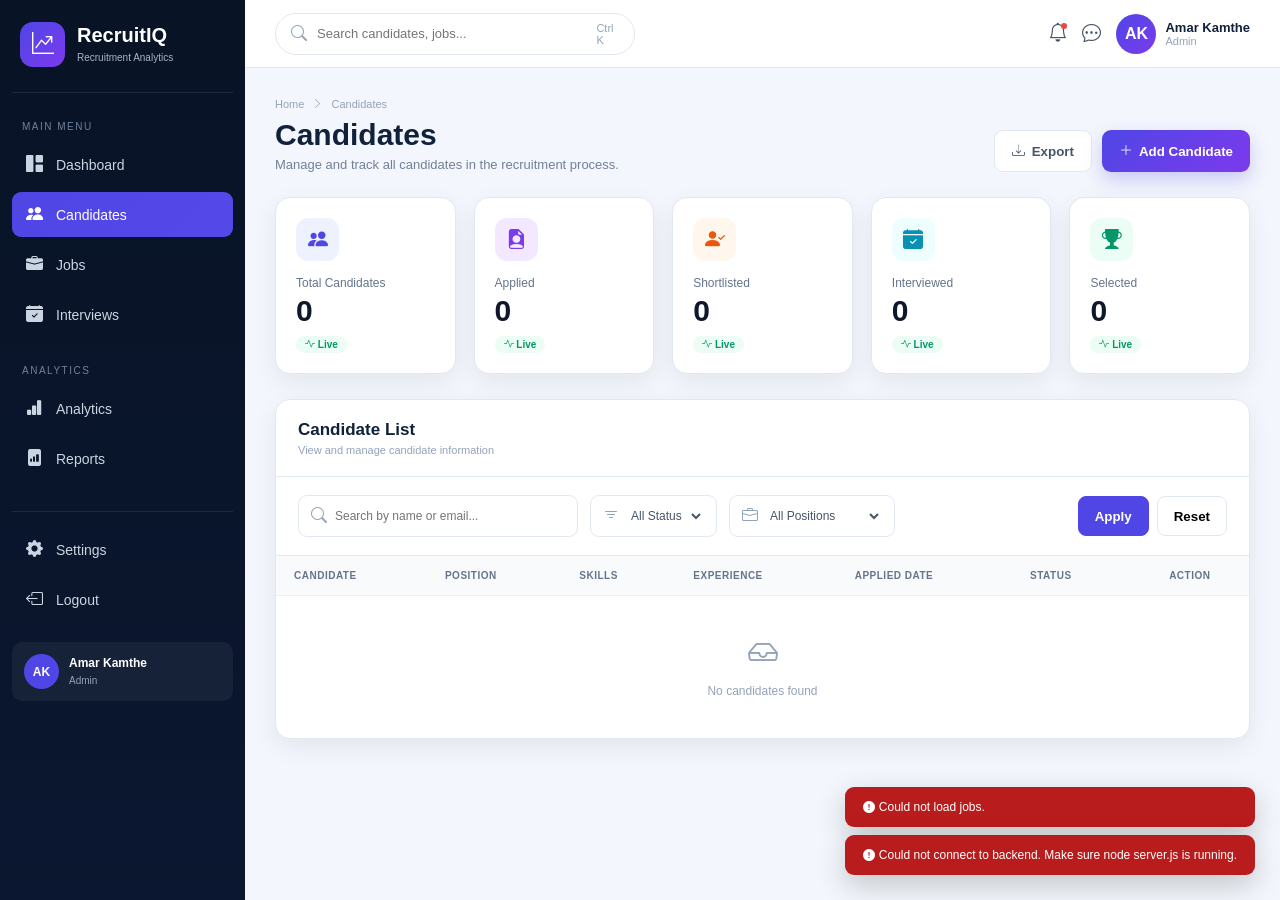
==== commit d68f920a: "Update application functionality" ====
--- a/candidates.html
+++ b/candidates.html
@@ -3086,11 +3086,10 @@
    SUMMARY CARDS
 ============================================================ */
 
-function updateSummaryCards(){
+async function updateSummaryCards(){
 
     const total =
         candidatesData.length;
-
 
     const applied =
         candidatesData.filter(
@@ -3100,7 +3099,6 @@
                 === "applied"
         ).length;
 
-
     const shortlisted =
         candidatesData.filter(
             c =>
@@ -3109,20 +3107,6 @@
                 === "shortlisted"
         ).length;
 
-
-    const interviewed =
-        candidatesData.filter(
-            c =>
-                String(c.status || "")
-                .toLowerCase()
-                === "interview"
-                ||
-                String(c.status || "")
-                .toLowerCase()
-                === "interviewed"
-        ).length;
-
-
     const selected =
         candidatesData.filter(
             c =>
@@ -3131,36 +3115,77 @@
                 === "selected"
         ).length;
 
+    /*
+       Interviewed count is taken from the interviews table.
+       This keeps the Candidates page consistent with the
+       Dashboard/Interviews page.
+    */
+    let interviewed = 0;
+
+    try{
+
+        const response =
+            await fetch(
+                "http://localhost:5000/api/interviews",
+                {
+                    method:"GET",
+                    headers:authHeaders(),
+                    cache:"no-store"
+                }
+            );
+
+        const data =
+            await response.json();
+
+        if(response.ok && data.success){
+
+            const interviews =
+                Array.isArray(data.interviews)
+                ? data.interviews
+                : [];
+
+            interviewed =
+                interviews.length;
+        }
+
+    }catch(error){
+
+        console.error(
+            "Interview count error:",
+            error
+        );
+
+        /* Fallback to candidate status count if API is unavailable. */
+        interviewed =
+            candidatesData.filter(c => {
+                const status =
+                    String(c.status || "").toLowerCase();
+
+                return
+                    status === "interview" ||
+                    status === "interviewed";
+            }).length;
+    }
 
     document.getElementById(
         "totalCandidates"
-    ).textContent =
-        total;
-
+    ).textContent = total;
 
     document.getElementById(
         "appliedCount"
-    ).textContent =
-        applied;
-
+    ).textContent = applied;
 
     document.getElementById(
         "shortlistedCount"
-    ).textContent =
-        shortlisted;
-
+    ).textContent = shortlisted;
 
     document.getElementById(
         "interviewedCount"
-    ).textContent =
-        interviewed;
-
+    ).textContent = interviewed;
 
     document.getElementById(
         "selectedCount"
-    ).textContent =
-        selected;
-
+    ).textContent = selected;
 }
 
 
